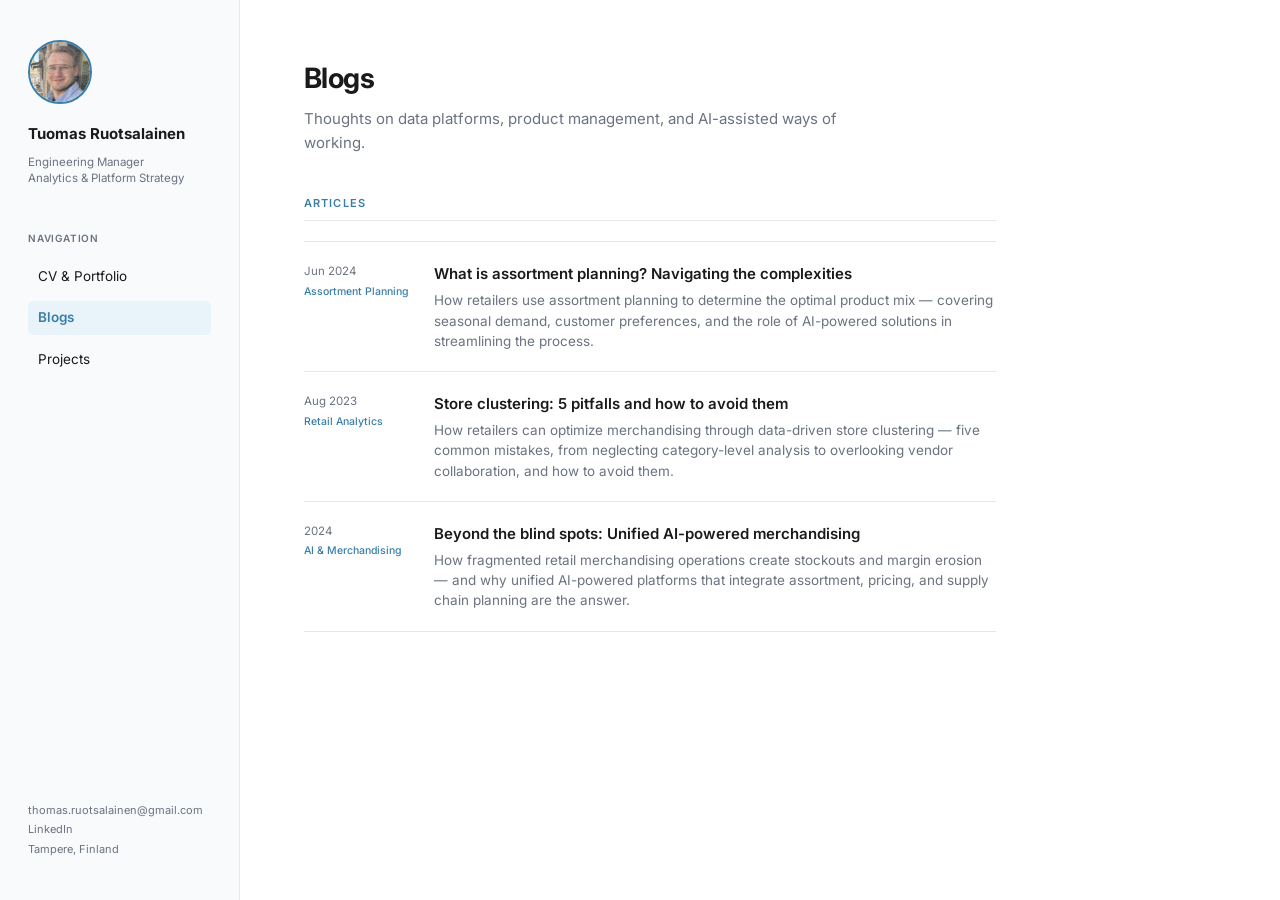
==== blog.html @ 4a78689b "Add OG tags, Now section, and Analytics Hub project - Open Graph meta tags on all 3 pages for Linked" ====
<!DOCTYPE html>
<html lang="en">
<head>
  <meta charset="UTF-8">
  <meta name="viewport" content="width=device-width, initial-scale=1.0">
  <title>Blogs – Tuomas Ruotsalainen</title>
  <meta property="og:title" content="Blogs – Tuomas Ruotsalainen">
  <meta property="og:description" content="Thoughts on data platforms, product management, and AI-assisted ways of working.">
  <meta property="og:image" content="https://tuomasruotsalainen.fi/photo.JPG">
  <meta property="og:url" content="https://tuomasruotsalainen.fi/blog.html">
  <meta property="og:type" content="website">
  <link rel="preconnect" href="https://fonts.googleapis.com">
  <link href="https://fonts.googleapis.com/css2?family=Inter:wght@400;500;600;700&display=swap" rel="stylesheet">
  <link rel="stylesheet" href="style.css">
</head>
<body>

  <aside class="sidebar">
    <img class="sidebar-photo" src="photo.JPG" alt="Tuomas Ruotsalainen">
    <div class="sidebar-name">Tuomas Ruotsalainen</div>
    <div class="sidebar-title">Engineering Manager<br>Analytics & Platform Strategy</div>

    <div class="nav-label">Navigation</div>
    <a href="index.html" class="nav-link">CV & Portfolio</a>
    <a href="blog.html" class="nav-link active">Blogs</a>
    <a href="projects.html" class="nav-link">Projects</a>

    <div class="sidebar-footer">
      <a href="mailto:thomas.ruotsalainen@gmail.com">thomas.ruotsalainen@gmail.com</a><br>
      <a href="https://linkedin.com/in/tuomas-ruotsalainen" target="_blank">LinkedIn</a><br>
      Tampere, Finland
    </div>
  </aside>

  <main class="main">

    <div class="page-header">
      <h1>Blogs</h1>
      <p class="lead">Thoughts on data platforms, product management, and AI-assisted ways of working.</p>
    </div>

    <div class="section">
      <div class="section-title">Articles</div>

      <div class="blog-list">

        <div class="blog-item">
          <div class="blog-meta">
            <div class="blog-date">Jun 2024</div>
            <div class="blog-tag">Assortment Planning</div>
          </div>
          <div class="blog-content">
            <div class="blog-title">
              <a href="https://www.relexsolutions.com/resources/assortment-planning/" target="_blank">What is assortment planning? Navigating the complexities</a>
            </div>
            <div class="blog-excerpt">How retailers use assortment planning to determine the optimal product mix — covering seasonal demand, customer preferences, and the role of AI-powered solutions in streamlining the process.</div>
          </div>
        </div>

        <div class="blog-item">
          <div class="blog-meta">
            <div class="blog-date">Aug 2023</div>
            <div class="blog-tag">Retail Analytics</div>
          </div>
          <div class="blog-content">
            <div class="blog-title">
              <a href="https://www.relexsolutions.com/resources/store-clustering-pitfalls-and-how-to-avoid-them/" target="_blank">Store clustering: 5 pitfalls and how to avoid them</a>
            </div>
            <div class="blog-excerpt">How retailers can optimize merchandising through data-driven store clustering — five common mistakes, from neglecting category-level analysis to overlooking vendor collaboration, and how to avoid them.</div>
          </div>
        </div>

        <div class="blog-item">
          <div class="blog-meta">
            <div class="blog-date">2024</div>
            <div class="blog-tag">AI & Merchandising</div>
          </div>
          <div class="blog-content">
            <div class="blog-title">
              <a href="https://www.relexsolutions.com/resources/unified-ai-powered-merchandising/" target="_blank">Beyond the blind spots: Unified AI-powered merchandising</a>
            </div>
            <div class="blog-excerpt">How fragmented retail merchandising operations create stockouts and margin erosion — and why unified AI-powered platforms that integrate assortment, pricing, and supply chain planning are the answer.</div>
          </div>
        </div>

      </div>
    </div>

  </main>
</body>
</html>
---- style.css ----
/* === RESET & BASE === */
*, *::before, *::after { box-sizing: border-box; margin: 0; padding: 0; }

:root {
  --blue: #397EA8;
  --blue-light: #e8f3fa;
  --text: #1a1a1a;
  --muted: #6b7280;
  --border: #e5e7eb;
  --bg: #ffffff;
  --sidebar-w: 240px;
}

html { font-size: 16px; }
body {
  font-family: 'Inter', sans-serif;
  color: var(--text);
  background: var(--bg);
  line-height: 1.6;
  min-height: 100vh;
  display: flex;
}

a { color: var(--blue); text-decoration: none; }
a:hover { text-decoration: underline; }

/* === SIDEBAR === */
.sidebar {
  width: var(--sidebar-w);
  min-height: 100vh;
  background: #f8fafc;
  border-right: 1px solid var(--border);
  padding: 40px 28px;
  position: fixed;
  top: 0; left: 0;
  display: flex;
  flex-direction: column;
  gap: 8px;
}

.sidebar-photo {
  width: 64px; height: 64px;
  border-radius: 50%;
  border: 2px solid var(--blue);
  object-fit: cover;
  margin-bottom: 12px;
}

.sidebar-name {
  font-size: 15px;
  font-weight: 700;
  color: var(--text);
  line-height: 1.3;
  margin-bottom: 2px;
}

.sidebar-title {
  font-size: 11.5px;
  color: var(--muted);
  margin-bottom: 28px;
  line-height: 1.4;
}

.nav-label {
  font-size: 10px;
  font-weight: 600;
  color: var(--muted);
  text-transform: uppercase;
  letter-spacing: 0.08em;
  margin-bottom: 6px;
  margin-top: 8px;
}

.nav-link {
  display: block;
  font-size: 13.5px;
  color: var(--text);
  padding: 6px 10px;
  border-radius: 6px;
  transition: background 0.15s;
}
.nav-link:hover { background: var(--blue-light); text-decoration: none; color: var(--blue); }
.nav-link.active { background: var(--blue-light); color: var(--blue); font-weight: 600; }

.sidebar-footer {
  margin-top: auto;
  font-size: 11px;
  color: var(--muted);
  line-height: 1.8;
}
.sidebar-footer a { color: var(--muted); }
.sidebar-footer a:hover { color: var(--blue); }

/* === MAIN CONTENT === */
.main {
  margin-left: var(--sidebar-w);
  flex: 1;
  padding: 56px 64px;
  max-width: 820px;
}

/* === PAGE HEADER === */
.page-header { margin-bottom: 40px; }
.page-header h1 {
  font-size: 28px;
  font-weight: 700;
  letter-spacing: -0.02em;
  margin-bottom: 6px;
}
.page-header .lead {
  font-size: 15px;
  color: var(--muted);
  max-width: 560px;
  line-height: 1.6;
}

/* === SECTION === */
.section { margin-bottom: 48px; }
.section-title {
  font-size: 11px;
  font-weight: 600;
  text-transform: uppercase;
  letter-spacing: 0.1em;
  color: var(--blue);
  margin-bottom: 20px;
  padding-bottom: 8px;
  border-bottom: 1px solid var(--border);
}

/* === JOB ENTRY === */
.job { display: flex; gap: 20px; margin-bottom: 28px; }
.job-date {
  font-size: 11.5px;
  color: var(--muted);
  white-space: nowrap;
  width: 110px;
  flex-shrink: 0;
  padding-top: 2px;
}
.job-content { flex: 1; }
.job-title {
  font-size: 14.5px;
  font-weight: 600;
  margin-bottom: 1px;
}
.job-company {
  font-size: 13px;
  color: var(--muted);
  margin-bottom: 8px;
}
.job-bullets {
  list-style: none;
  padding: 0;
}
.job-bullets li {
  font-size: 13.5px;
  color: #374151;
  padding-left: 14px;
  position: relative;
  margin-bottom: 4px;
  line-height: 1.5;
}
.job-bullets li::before {
  content: "–";
  position: absolute;
  left: 0;
  color: var(--blue);
}

/* === SKILLS === */
.skill-grid {
  display: flex;
  flex-wrap: wrap;
  gap: 8px;
}
.skill-tag {
  font-size: 12px;
  background: var(--blue-light);
  color: var(--blue);
  padding: 4px 12px;
  border-radius: 20px;
  font-weight: 500;
}

/* === BLOG LIST === */
.blog-list { display: flex; flex-direction: column; gap: 0; }
.blog-item {
  display: flex;
  gap: 20px;
  padding: 20px 0;
  border-bottom: 1px solid var(--border);
  align-items: flex-start;
}
.blog-item:first-child { border-top: 1px solid var(--border); }
.blog-meta {
  width: 110px;
  flex-shrink: 0;
}
.blog-date { font-size: 11.5px; color: var(--muted); }
.blog-tag {
  font-size: 10.5px;
  color: var(--blue);
  font-weight: 500;
  margin-top: 3px;
}
.blog-content { flex: 1; }
.blog-title {
  font-size: 15px;
  font-weight: 600;
  margin-bottom: 4px;
  color: var(--text);
}
.blog-title a { color: var(--text); }
.blog-title a:hover { color: var(--blue); text-decoration: none; }
.blog-excerpt {
  font-size: 13.5px;
  color: var(--muted);
  line-height: 1.5;
}

/* === BLOG POST === */
.post-header { margin-bottom: 36px; }
.post-header h1 { font-size: 26px; font-weight: 700; letter-spacing: -0.02em; margin-bottom: 8px; }
.post-meta { font-size: 12px; color: var(--muted); }
.post-body { font-size: 15px; line-height: 1.75; max-width: 620px; color: #374151; }
.post-body h2 { font-size: 18px; font-weight: 600; margin: 32px 0 12px; color: var(--text); }
.post-body p { margin-bottom: 16px; }
.post-body ul { padding-left: 20px; margin-bottom: 16px; }
.post-body ul li { margin-bottom: 6px; }
.back-link { font-size: 13px; color: var(--muted); display: inline-block; margin-bottom: 32px; }
.back-link:hover { color: var(--blue); text-decoration: none; }

/* === RESPONSIVE === */
@media (max-width: 768px) {
  body { flex-direction: column; }
  .sidebar { position: static; width: 100%; min-height: auto; border-right: none; border-bottom: 1px solid var(--border); padding: 24px 20px; }
  .main { margin-left: 0; padding: 32px 20px; }
  .job { flex-direction: column; gap: 4px; }
  .job-date { width: auto; }
}
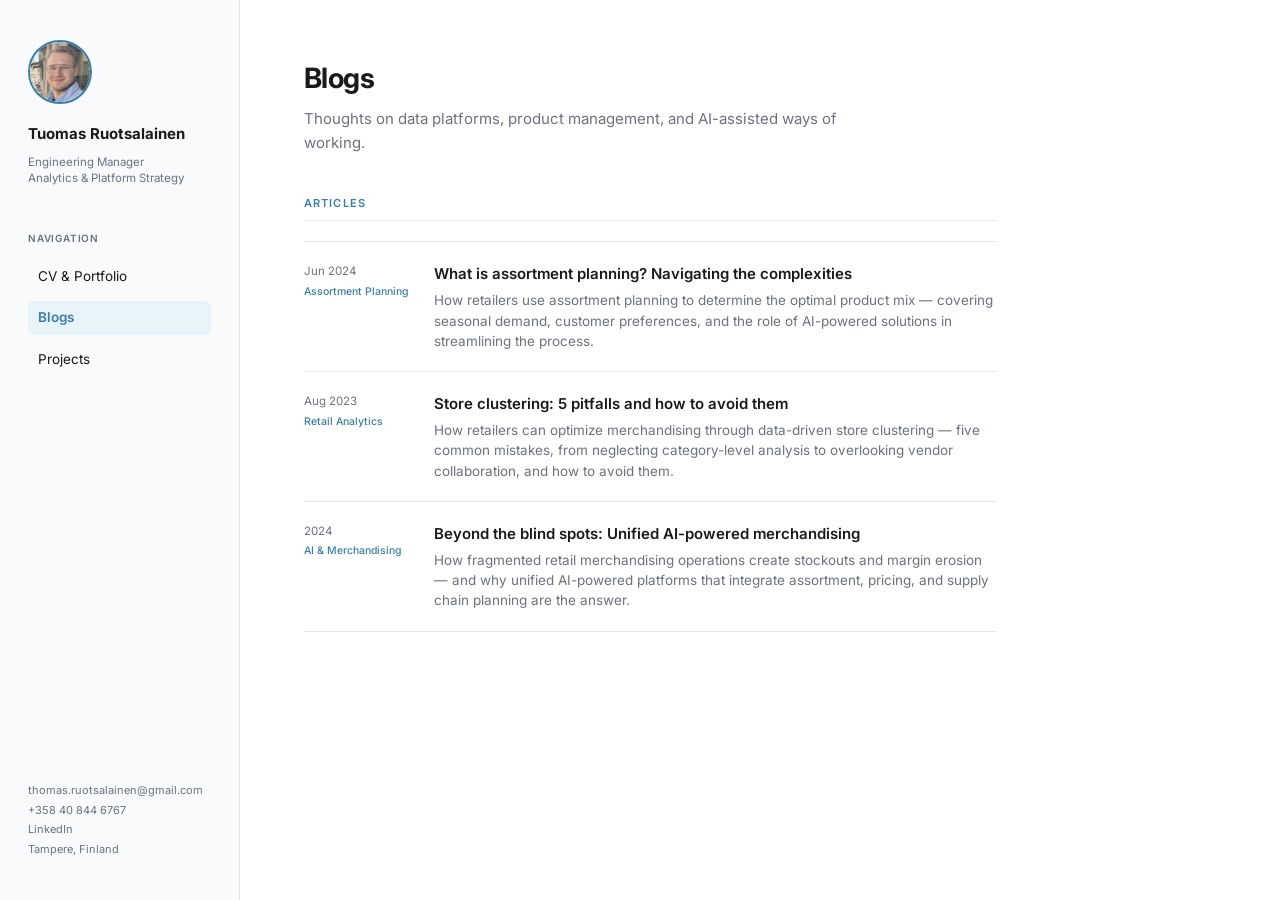
==== commit 10bb4535: "Update Analytics Hub copy, add phone number to all pages Co-Authored-By: Claude Sonnet 4.6 <noreply@" ====
--- a/blog.html
+++ b/blog.html
@@ -27,6 +27,7 @@
 
     <div class="sidebar-footer">
       <a href="mailto:thomas.ruotsalainen@gmail.com">thomas.ruotsalainen@gmail.com</a><br>
+      <a href="tel:+358408446767">+358 40 844 6767</a><br>
       <a href="https://linkedin.com/in/tuomas-ruotsalainen" target="_blank">LinkedIn</a><br>
       Tampere, Finland
     </div>
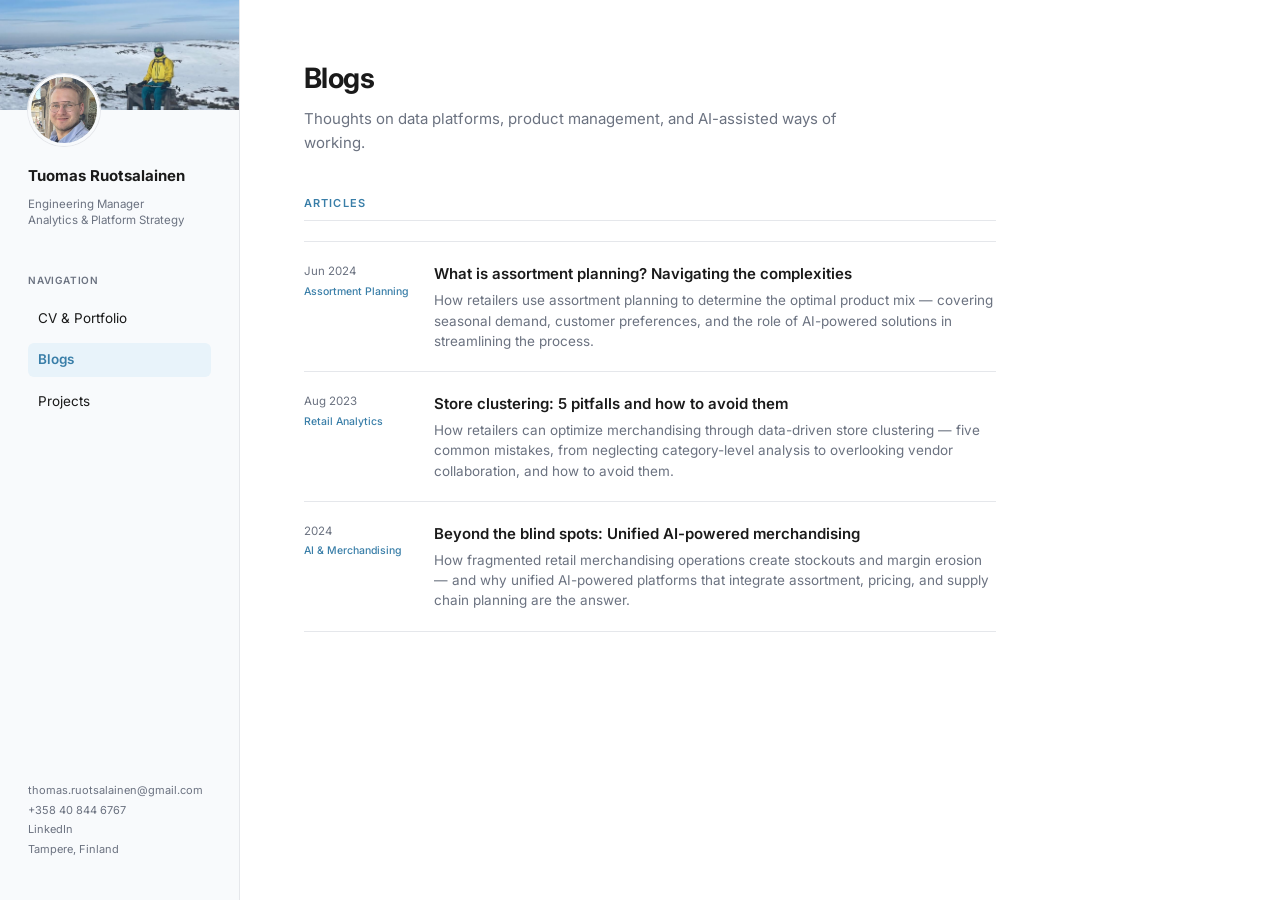
==== commit 84aa4c19: "Add LinkedIn-style cover photo to sidebar Sidebar now bleeds a wide cover image edge-to-edge above t" ====
--- a/blog.html
+++ b/blog.html
@@ -9,6 +9,8 @@
   <meta property="og:image" content="https://tuomasruotsalainen.fi/photo.JPG">
   <meta property="og:url" content="https://tuomasruotsalainen.fi/blog.html">
   <meta property="og:type" content="website">
+  <meta name="referrer" content="strict-origin-when-cross-origin">
+  <meta http-equiv="X-Frame-Options" content="SAMEORIGIN">
   <link rel="preconnect" href="https://fonts.googleapis.com">
   <link href="https://fonts.googleapis.com/css2?family=Inter:wght@400;500;600;700&display=swap" rel="stylesheet">
   <link rel="stylesheet" href="style.css">
@@ -16,6 +18,8 @@
 <body>
 
   <aside class="sidebar">
+    <div class="sidebar-cover"></div>
+    <div class="sidebar-inner">
     <img class="sidebar-photo" src="photo.JPG" alt="Tuomas Ruotsalainen">
     <div class="sidebar-name">Tuomas Ruotsalainen</div>
     <div class="sidebar-title">Engineering Manager<br>Analytics & Platform Strategy</div>
@@ -28,8 +32,9 @@
     <div class="sidebar-footer">
       <a href="mailto:thomas.ruotsalainen@gmail.com">thomas.ruotsalainen@gmail.com</a><br>
       <a href="tel:+358408446767">+358 40 844 6767</a><br>
-      <a href="https://linkedin.com/in/tuomas-ruotsalainen" target="_blank">LinkedIn</a><br>
+      <a href="https://linkedin.com/in/tuomas-ruotsalainen" target="_blank" rel="noopener noreferrer">LinkedIn</a><br>
       Tampere, Finland
+    </div>
     </div>
   </aside>
 
@@ -45,40 +50,40 @@
 
       <div class="blog-list">
 
-        <div class="blog-item">
+        <div class="blog-item reveal">
           <div class="blog-meta">
             <div class="blog-date">Jun 2024</div>
             <div class="blog-tag">Assortment Planning</div>
           </div>
           <div class="blog-content">
             <div class="blog-title">
-              <a href="https://www.relexsolutions.com/resources/assortment-planning/" target="_blank">What is assortment planning? Navigating the complexities</a>
+              <a href="https://www.relexsolutions.com/resources/assortment-planning/" target="_blank" rel="noopener noreferrer">What is assortment planning? Navigating the complexities</a>
             </div>
             <div class="blog-excerpt">How retailers use assortment planning to determine the optimal product mix — covering seasonal demand, customer preferences, and the role of AI-powered solutions in streamlining the process.</div>
           </div>
         </div>
 
-        <div class="blog-item">
+        <div class="blog-item reveal">
           <div class="blog-meta">
             <div class="blog-date">Aug 2023</div>
             <div class="blog-tag">Retail Analytics</div>
           </div>
           <div class="blog-content">
             <div class="blog-title">
-              <a href="https://www.relexsolutions.com/resources/store-clustering-pitfalls-and-how-to-avoid-them/" target="_blank">Store clustering: 5 pitfalls and how to avoid them</a>
+              <a href="https://www.relexsolutions.com/resources/store-clustering-pitfalls-and-how-to-avoid-them/" target="_blank" rel="noopener noreferrer">Store clustering: 5 pitfalls and how to avoid them</a>
             </div>
             <div class="blog-excerpt">How retailers can optimize merchandising through data-driven store clustering — five common mistakes, from neglecting category-level analysis to overlooking vendor collaboration, and how to avoid them.</div>
           </div>
         </div>
 
-        <div class="blog-item">
+        <div class="blog-item reveal">
           <div class="blog-meta">
             <div class="blog-date">2024</div>
             <div class="blog-tag">AI & Merchandising</div>
           </div>
           <div class="blog-content">
             <div class="blog-title">
-              <a href="https://www.relexsolutions.com/resources/unified-ai-powered-merchandising/" target="_blank">Beyond the blind spots: Unified AI-powered merchandising</a>
+              <a href="https://www.relexsolutions.com/resources/unified-ai-powered-merchandising/" target="_blank" rel="noopener noreferrer">Beyond the blind spots: Unified AI-powered merchandising</a>
             </div>
             <div class="blog-excerpt">How fragmented retail merchandising operations create stockouts and margin erosion — and why unified AI-powered platforms that integrate assortment, pricing, and supply chain planning are the answer.</div>
           </div>
@@ -88,5 +93,6 @@
     </div>
 
   </main>
+  <script src="interactions.js"></script>
 </body>
 </html>
--- a/style.css
+++ b/style.css
@@ -30,19 +30,36 @@
   min-height: 100vh;
   background: #f8fafc;
   border-right: 1px solid var(--border);
-  padding: 40px 28px;
   position: fixed;
   top: 0; left: 0;
   display: flex;
   flex-direction: column;
+  overflow-y: auto;
+}
+
+/* Cover photo, LinkedIn-style — bleeds edge to edge above the profile photo. */
+.sidebar-cover {
+  width: 100%;
+  height: 110px;
+  flex-shrink: 0;
+  background: url('cover.jpg') center 60% / cover no-repeat;
+}
+
+.sidebar-inner {
+  flex: 1;
+  display: flex;
+  flex-direction: column;
   gap: 8px;
+  padding: 0 28px 40px;
 }
 
 .sidebar-photo {
-  width: 64px; height: 64px;
+  width: 72px; height: 72px;
   border-radius: 50%;
-  border: 2px solid var(--blue);
+  border: 3px solid #f8fafc;
+  box-shadow: 0 0 0 1px var(--border);
   object-fit: cover;
+  margin-top: -36px;
   margin-bottom: 12px;
 }
 
@@ -230,10 +247,75 @@
 .back-link { font-size: 13px; color: var(--muted); display: inline-block; margin-bottom: 32px; }
 .back-link:hover { color: var(--blue); text-decoration: none; }
 
+/* === SCROLL REVEAL === */
+.reveal {
+  opacity: 0;
+  transform: translateY(16px);
+  transition: opacity 0.6s ease-out, transform 0.6s ease-out;
+}
+.reveal.is-visible {
+  opacity: 1;
+  transform: none;
+}
+@media (prefers-reduced-motion: reduce) {
+  .reveal { opacity: 1; transform: none; transition: none; }
+}
+
+/* === STATS ROW === */
+.stats-row {
+  display: flex;
+  flex-wrap: wrap;
+  gap: 16px;
+  margin-bottom: 48px;
+}
+.stat-box {
+  flex: 1;
+  min-width: 130px;
+  background: var(--blue-light);
+  border-radius: 10px;
+  padding: 16px 18px;
+}
+.stat-number {
+  font-size: 26px;
+  font-weight: 700;
+  color: var(--blue);
+  letter-spacing: -0.01em;
+}
+.stat-label {
+  font-size: 12px;
+  color: var(--muted);
+  margin-top: 2px;
+}
+
+/* === HOVER: SKILL TAGS === */
+.skill-tag {
+  transition: background 0.15s, color 0.15s, transform 0.15s, box-shadow 0.15s;
+}
+.skill-tag:hover {
+  background: var(--blue);
+  color: #fff;
+  transform: translateY(-2px);
+  box-shadow: 0 4px 10px rgba(57, 126, 168, 0.25);
+}
+
+/* === HOVER: JOB ENTRIES === */
+.job {
+  margin-left: -12px;
+  margin-right: -12px;
+  padding: 8px 12px;
+  border-radius: 8px;
+  transition: background 0.2s;
+}
+.job:hover {
+  background: var(--blue-light);
+}
+
 /* === RESPONSIVE === */
 @media (max-width: 768px) {
   body { flex-direction: column; }
-  .sidebar { position: static; width: 100%; min-height: auto; border-right: none; border-bottom: 1px solid var(--border); padding: 24px 20px; }
+  .sidebar { position: static; width: 100%; min-height: auto; border-right: none; border-bottom: 1px solid var(--border); }
+  .sidebar-cover { height: 90px; }
+  .sidebar-inner { padding: 0 20px 24px; }
   .main { margin-left: 0; padding: 32px 20px; }
   .job { flex-direction: column; gap: 4px; }
   .job-date { width: auto; }
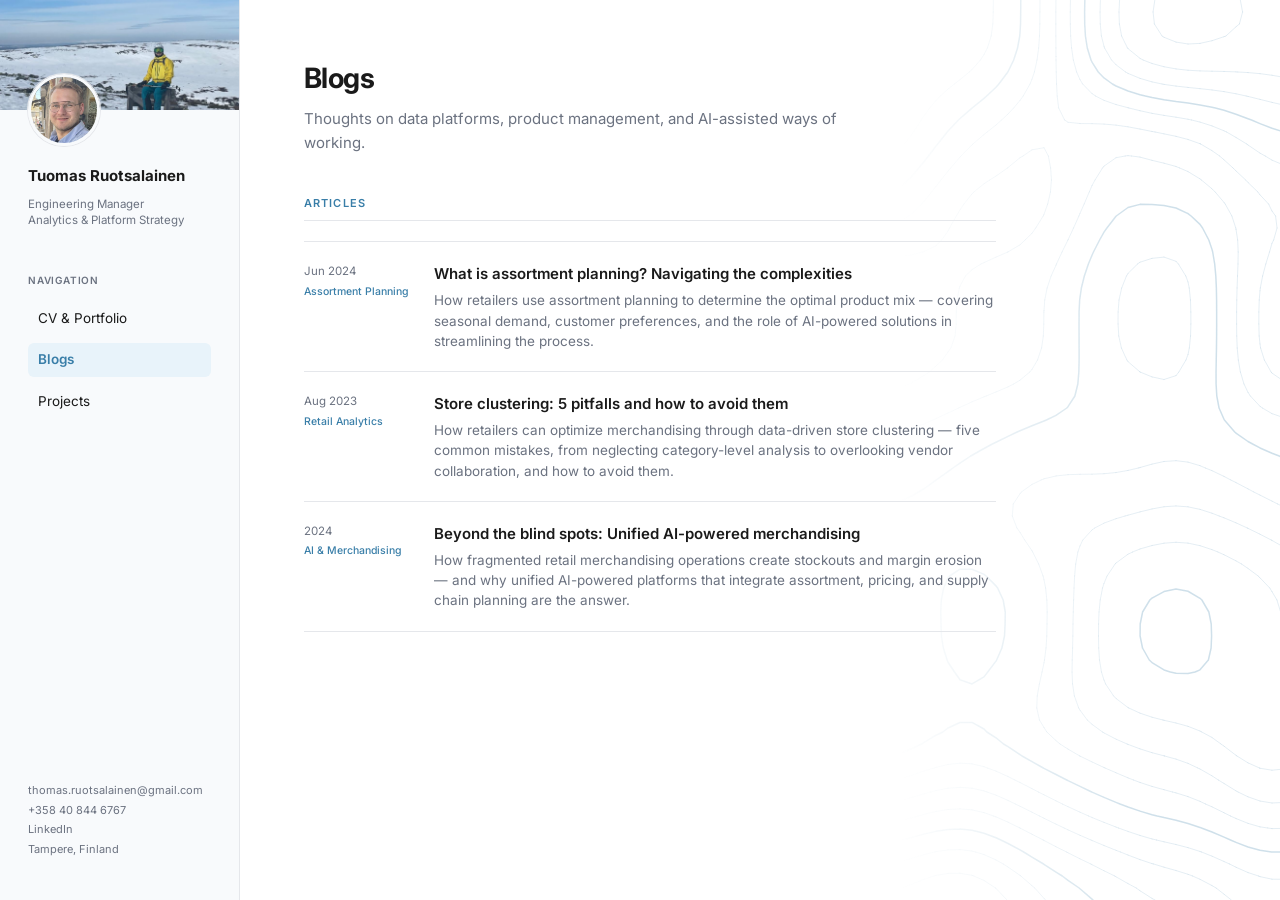
==== commit 2273435b: "Add contour background and sticky Now card Adds a canvas of slowly morphing topographic contour line" ====
--- a/blog.html
+++ b/blog.html
@@ -16,6 +16,9 @@
   <link rel="stylesheet" href="style.css">
 </head>
 <body>
+
+  <!-- Decorative contour lines (right side, wide screens only) -->
+  <canvas id="contours" class="contours" aria-hidden="true"></canvas>
 
   <aside class="sidebar">
     <div class="sidebar-cover"></div>
@@ -94,5 +97,6 @@
 
   </main>
   <script src="interactions.js"></script>
+  <script src="contours.js" defer></script>
 </body>
 </html>
--- a/style.css
+++ b/style.css
@@ -4,10 +4,13 @@
 :root {
   --blue: #397EA8;
   --blue-light: #e8f3fa;
+  --blue-dark: #2d6a8c;
   --text: #1a1a1a;
   --muted: #6b7280;
+  --muted-2: #5b6472;
   --border: #e5e7eb;
   --bg: #ffffff;
+  --tile: #f3f7fa;
   --sidebar-w: 240px;
 }
 
@@ -165,6 +168,17 @@
   color: var(--muted);
   margin-bottom: 8px;
 }
+.private-tag {
+  display: inline-block;
+  font-size: 11px;
+  font-weight: 500;
+  color: var(--muted);
+  background: var(--border);
+  padding: 2px 8px;
+  border-radius: 10px;
+  margin-left: 6px;
+  vertical-align: middle;
+}
 .job-bullets {
   list-style: none;
   padding: 0;
@@ -261,31 +275,121 @@
   .reveal { opacity: 1; transform: none; transition: none; }
 }
 
-/* === STATS ROW === */
-.stats-row {
+/* === INDUSTRY EXPERIENCE === */
+.industries { display: flex; flex-direction: column; gap: 12px; }
+
+.industry {
+  display: grid;
+  grid-template-columns: 72px 1fr auto;
+  grid-template-areas:
+    "years head  logo"
+    "years roles roles"
+    "years chips chips"
+    "years kpis  kpis";
+  column-gap: 24px;
+  row-gap: 4px;
+  padding: 20px 24px;
+  background: #fff;
+  border: 1px solid var(--border);
+  border-radius: 12px;
+  transition: border-color 0.15s;
+}
+.industry:hover { border-color: #c9dce9; }
+
+.industry__years {
+  grid-area: years;
+  display: flex;
+  flex-direction: column;
+  align-items: flex-start;
+}
+.industry__num { font-size: 34px; font-weight: 700; letter-spacing: -0.02em; color: var(--blue-dark); line-height: 1; }
+.industry__unit { font-size: 12px; color: var(--muted-2); margin-top: 2px; }
+.industry__bar {
+  display: block;
+  width: 100%;
+  height: 4px;
+  border-radius: 2px;
+  background: var(--blue-light);
+  margin-top: 10px;
+  overflow: hidden;
+}
+.industry__bar span { display: block; height: 100%; background: var(--blue); border-radius: 2px; }
+
+.industry__head { grid-area: head; }
+.industry__name { font-size: 16px; font-weight: 600; }
+.industry__company { font-size: 13px; color: var(--muted-2); margin-top: 2px; }
+.industry__company strong { font-weight: 500; color: var(--text); }
+.industry__dates::before { content: "· "; }
+
+.industry__logo {
+  grid-area: logo;
+  justify-self: end;
+  align-self: start;
+  height: 24px;
+  width: auto;
+  max-width: 120px;
+  object-fit: contain;
+  filter: grayscale(1) contrast(1.1);
+  opacity: 0.8;
+  transition: filter 0.2s, opacity 0.2s;
+}
+.industry:hover .industry__logo { filter: none; opacity: 1; }
+
+.industry__logo-group {
+  grid-area: logo;
+  justify-self: end;
+  align-self: start;
+  display: flex;
+  align-items: center;
+  gap: 10px;
+}
+.industry__logo-group .industry__logo { justify-self: auto; }
+
+.industry__logo--mono {
+  display: inline-flex;
+  align-items: center;
+  justify-content: center;
+  width: 32px; height: 32px;
+  border-radius: 8px;
+  background: var(--blue-light);
+  color: var(--blue-dark);
+  font-size: 12px;
+  font-weight: 700;
+  letter-spacing: 0.02em;
+  filter: none;
+  opacity: 1;
+}
+
+.industry__roles { grid-area: roles; font-size: 12.5px; color: var(--muted-2); margin-top: 6px; }
+
+.industry__chips {
+  grid-area: chips;
   display: flex;
   flex-wrap: wrap;
-  gap: 16px;
-  margin-bottom: 48px;
-}
-.stat-box {
-  flex: 1;
-  min-width: 130px;
+  gap: 8px;
+  margin-top: 10px;
+  list-style: none;
+}
+.industry__chips li {
+  font-size: 12px;
+  font-weight: 500;
   background: var(--blue-light);
-  border-radius: 10px;
-  padding: 16px 18px;
-}
-.stat-number {
-  font-size: 26px;
-  font-weight: 700;
-  color: var(--blue);
-  letter-spacing: -0.01em;
-}
-.stat-label {
-  font-size: 12px;
-  color: var(--muted);
-  margin-top: 2px;
-}
+  color: var(--blue-dark);
+  padding: 3px 10px;
+  border-radius: 20px;
+}
+
+.industry__kpis { grid-area: kpis; display: flex; flex-wrap: wrap; gap: 8px; margin-top: 14px; }
+.kpi {
+  display: flex;
+  flex-direction: column-reverse;
+  min-width: 112px;
+  padding: 10px 14px;
+  border-radius: 8px;
+  background: var(--tile);
+}
+.kpi dt { font-size: 12px; color: var(--muted-2); }
+.kpi .kpi__value { font-size: 20px; font-weight: 700; color: var(--blue-dark); }
 
 /* === HOVER: SKILL TAGS === */
 .skill-tag {
@@ -319,4 +423,94 @@
   .main { margin-left: 0; padding: 32px 20px; }
   .job { flex-direction: column; gap: 4px; }
   .job-date { width: auto; }
-}
+  .industry {
+    grid-template-columns: 64px 1fr;
+    grid-template-areas:
+      "years head"
+      "years logo"
+      "roles roles"
+      "chips chips"
+      "kpis  kpis";
+    padding: 16px;
+  }
+  .industry__roles, .industry__chips, .industry__kpis { margin-top: 12px; }
+  .industry__logo, .industry__logo-group { justify-self: start; margin-top: 8px; }
+  .industry__logo { height: 20px; }
+  .industry__logo-group .industry__logo { height: 20px; }
+  .industry__dates { display: block; }
+  .industry__dates::before { content: none; }
+  .kpi { flex: 1 1 88px; }
+}
+
+/* === CONTOUR BACKGROUND (right side, wide screens) === */
+.contours {
+  display: none;
+  position: fixed;
+  top: 0; right: 0;
+  /* a canvas does not stretch between left and right, so give it a size.
+     It starts 160px inside the content column so the lines fade in behind it. */
+  width: calc(100vw - var(--sidebar-w) - 820px + 160px);
+  height: 100vh;
+  z-index: -1;
+  pointer-events: none;
+  opacity: 0;
+  transition: opacity 1.4s ease-out;
+  -webkit-mask-image: linear-gradient(90deg, transparent 0, #000 240px);
+          mask-image: linear-gradient(90deg, transparent 0, #000 240px);
+}
+.contours.is-ready { opacity: 1; }
+@media (min-width: 1180px) { .contours { display: block; } }
+@media print { .contours { display: none; } }
+
+/* === NOW (inline section, becomes a sticky card on wide screens) === */
+.now__head {
+  display: flex;
+  align-items: baseline;
+  justify-content: space-between;
+  gap: 12px;
+  margin-bottom: 14px;
+  padding-bottom: 8px;
+  border-bottom: 1px solid var(--border);
+}
+.now__title {
+  display: flex;
+  align-items: center;
+  gap: 8px;
+  font-size: 11px;
+  font-weight: 600;
+  text-transform: uppercase;
+  letter-spacing: 0.1em;
+  color: var(--blue);
+}
+.now__date { font-size: 11.5px; color: var(--muted-2); white-space: nowrap; }
+.now__dot {
+  width: 6px; height: 6px;
+  border-radius: 50%;
+  background: var(--blue);
+  box-shadow: 0 0 0 0 rgba(57, 126, 168, 0.45);
+  animation: now-pulse 2.4s ease-out infinite;
+}
+@keyframes now-pulse {
+  0%   { box-shadow: 0 0 0 0 rgba(57, 126, 168, 0.45); }
+  70%  { box-shadow: 0 0 0 7px rgba(57, 126, 168, 0); }
+  100% { box-shadow: 0 0 0 0 rgba(57, 126, 168, 0); }
+}
+@media (prefers-reduced-motion: reduce) { .now__dot { animation: none; } }
+
+@media (min-width: 1360px) {
+  .now {
+    position: fixed;
+    top: 56px;
+    left: calc(var(--sidebar-w) + 820px + 24px);
+    width: min(300px, calc(100vw - var(--sidebar-w) - 820px - 56px));
+    max-height: calc(100vh - 112px);
+    overflow-y: auto;
+    margin: 0;
+    padding: 18px 20px 14px;
+    background: rgba(255, 255, 255, 0.94);
+    border: 1px solid var(--border);
+    border-radius: 12px;
+    box-shadow: 0 1px 2px rgba(16, 24, 40, 0.04), 0 8px 24px rgba(16, 24, 40, 0.06);
+  }
+  .now .job-bullets li { font-size: 13px; margin-bottom: 8px; }
+}
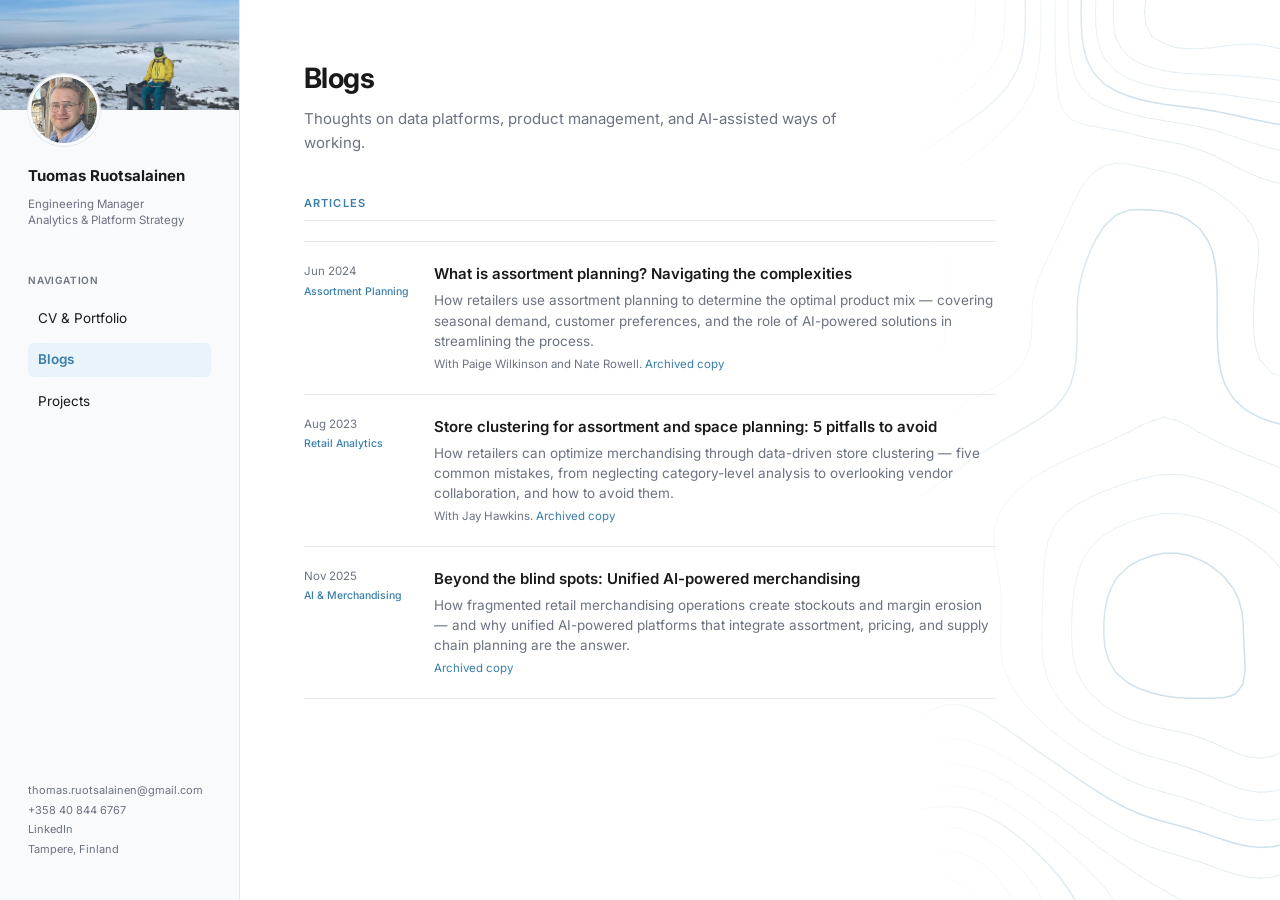
==== commit f26ae4f8: "Update blog entries: credits, dates and archive links Co-Authored-By: Claude Sonnet 5 <noreply@anthr" ====
--- a/blog.html
+++ b/blog.html
@@ -63,6 +63,7 @@
               <a href="https://www.relexsolutions.com/resources/assortment-planning/" target="_blank" rel="noopener noreferrer">What is assortment planning? Navigating the complexities</a>
             </div>
             <div class="blog-excerpt">How retailers use assortment planning to determine the optimal product mix — covering seasonal demand, customer preferences, and the role of AI-powered solutions in streamlining the process.</div>
+            <div style="font-size: 11.5px; color: var(--muted); margin-top: 4px;">With Paige Wilkinson and Nate Rowell. <a href="https://web.archive.org/web/20261010102646/https://www.relexsolutions.com/resources/assortment-planning/" target="_blank" rel="noopener noreferrer">Archived copy</a></div>
           </div>
         </div>
 
@@ -73,15 +74,16 @@
           </div>
           <div class="blog-content">
             <div class="blog-title">
-              <a href="https://www.relexsolutions.com/resources/store-clustering-pitfalls-and-how-to-avoid-them/" target="_blank" rel="noopener noreferrer">Store clustering: 5 pitfalls and how to avoid them</a>
+              <a href="https://www.relexsolutions.com/resources/store-clustering-pitfalls-and-how-to-avoid-them/" target="_blank" rel="noopener noreferrer">Store clustering for assortment and space planning: 5 pitfalls to avoid</a>
             </div>
             <div class="blog-excerpt">How retailers can optimize merchandising through data-driven store clustering — five common mistakes, from neglecting category-level analysis to overlooking vendor collaboration, and how to avoid them.</div>
+            <div style="font-size: 11.5px; color: var(--muted); margin-top: 4px;">With Jay Hawkins. <a href="https://web.archive.org/web/20261010102725/https://www.relexsolutions.com/resources/store-clustering-pitfalls-and-how-to-avoid-them/" target="_blank" rel="noopener noreferrer">Archived copy</a></div>
           </div>
         </div>
 
         <div class="blog-item reveal">
           <div class="blog-meta">
-            <div class="blog-date">2024</div>
+            <div class="blog-date">Nov 2025</div>
             <div class="blog-tag">AI & Merchandising</div>
           </div>
           <div class="blog-content">
@@ -89,6 +91,7 @@
               <a href="https://www.relexsolutions.com/resources/unified-ai-powered-merchandising/" target="_blank" rel="noopener noreferrer">Beyond the blind spots: Unified AI-powered merchandising</a>
             </div>
             <div class="blog-excerpt">How fragmented retail merchandising operations create stockouts and margin erosion — and why unified AI-powered platforms that integrate assortment, pricing, and supply chain planning are the answer.</div>
+            <div style="font-size: 11.5px; color: var(--muted); margin-top: 4px;"><a href="https://web.archive.org/web/20261010102832/https://www.relexsolutions.com/resources/unified-ai-powered-merchandising/" target="_blank" rel="noopener noreferrer">Archived copy</a></div>
           </div>
         </div>
 
--- a/style.css
+++ b/style.css
@@ -294,7 +294,9 @@
   border-radius: 12px;
   transition: border-color 0.15s;
 }
-.industry:hover { border-color: #c9dce9; }
+@media (hover: hover) {
+  .industry:hover { border-color: #c9dce9; }
+}
 
 .industry__years {
   grid-area: years;
@@ -317,6 +319,28 @@
 
 .industry__head { grid-area: head; }
 .industry__name { font-size: 16px; font-weight: 600; }
+.industry__title { display: flex; align-items: center; gap: 12px; }
+.industry__icon {
+  display: inline-flex;
+  align-items: center;
+  justify-content: center;
+  flex: 0 0 34px;
+  width: 34px;
+  height: 34px;
+  border-radius: 9px;
+  background: var(--blue-light);
+  color: var(--blue-dark);
+}
+.industry__icon svg {
+  width: 21px;
+  height: 21px;
+  fill: none;
+  stroke: currentColor;
+  stroke-width: 1.75;
+  stroke-linecap: round;
+  stroke-linejoin: round;
+}
+.industry__title + .industry__company { margin-top: 8px; }
 .industry__company { font-size: 13px; color: var(--muted-2); margin-top: 2px; }
 .industry__company strong { font-weight: 500; color: var(--text); }
 .industry__dates::before { content: "· "; }
@@ -333,7 +357,9 @@
   opacity: 0.8;
   transition: filter 0.2s, opacity 0.2s;
 }
-.industry:hover .industry__logo { filter: none; opacity: 1; }
+@media (hover: hover) {
+  .industry:hover .industry__logo { filter: none; opacity: 1; }
+}
 
 .industry__logo-group {
   grid-area: logo;
@@ -442,6 +468,35 @@
   .kpi { flex: 1 1 88px; }
 }
 
+/* === MOBILE ONLY: highlight the industry card that is crossing the middle of the screen === */
+@media (max-width: 768px) {
+  .industry {
+    transition:
+      border-color 0.4s ease,
+      background-color 0.4s ease,
+      box-shadow 0.4s ease,
+      opacity 0.6s ease-out,
+      transform 0.6s ease-out;
+  }
+  .industry__logo {
+    transition: filter 0.4s ease, opacity 0.4s ease;
+  }
+  .industry.is-active {
+    border-color: #b9d4e6;
+    background-color: #f8fbfd;
+    box-shadow: 0 6px 20px rgba(57, 126, 168, 0.10);
+  }
+  .industry.is-active .industry__logo {
+    filter: none;
+    opacity: 1;
+  }
+  .industry__icon { transition: background-color 0.4s ease; }
+  .industry.is-active .industry__icon { background: #dbeaf4; }
+}
+@media (max-width: 768px) and (prefers-reduced-motion: reduce) {
+  .industry, .industry__logo { transition: none; }
+}
+
 /* === CONTOUR BACKGROUND (right side, wide screens) === */
 .contours {
   display: none;
@@ -460,6 +515,19 @@
 }
 .contours.is-ready { opacity: 1; }
 @media (min-width: 1180px) { .contours { display: block; } }
+
+/* Phones: contour lines behind the whole page, quieter than on desktop */
+@media (max-width: 768px) {
+  .contours {
+    display: block;
+    left: 0;
+    width: 100%;
+    height: 100vh;   /* large viewport height, so the phone's address bar does not resize it */
+    -webkit-mask-image: none;
+            mask-image: none;
+  }
+  .contours.is-ready { opacity: 0.6; }
+}
 @media print { .contours { display: none; } }
 
 /* === NOW (inline section, becomes a sticky card on wide screens) === */
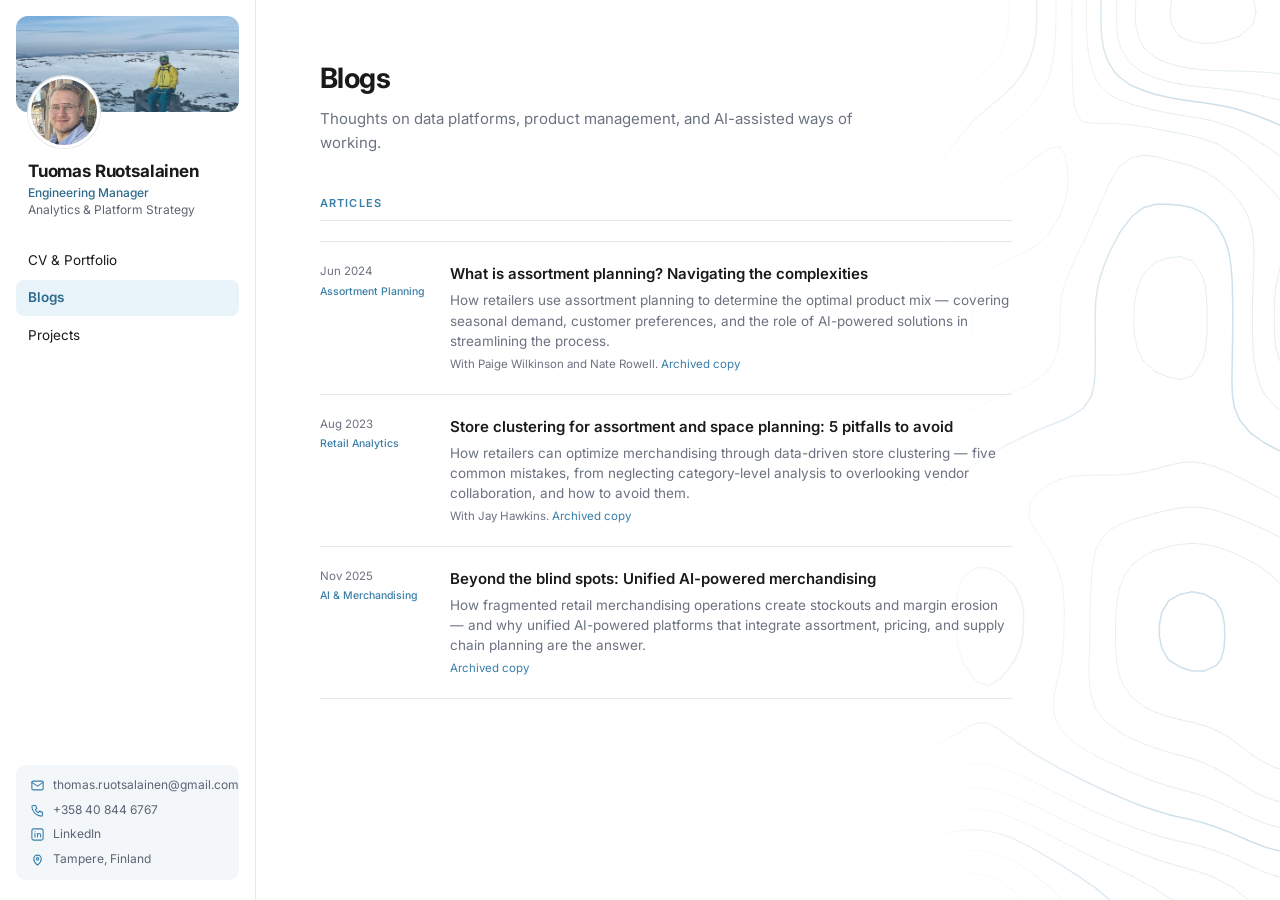
==== commit 21d33396: "Restyle profile sidebar to match the page Also adds min-width: 0 to .main — without it, the 16px wid" ====
--- a/blog.html
+++ b/blog.html
@@ -23,21 +23,22 @@
   <aside class="sidebar">
     <div class="sidebar-cover"></div>
     <div class="sidebar-inner">
-    <img class="sidebar-photo" src="photo.JPG" alt="Tuomas Ruotsalainen">
-    <div class="sidebar-name">Tuomas Ruotsalainen</div>
-    <div class="sidebar-title">Engineering Manager<br>Analytics & Platform Strategy</div>
+      <img class="sidebar-photo" src="photo.JPG" alt="Tuomas Ruotsalainen">
+      <div class="sidebar-name">Tuomas Ruotsalainen</div>
+      <div class="sidebar-title"><strong>Engineering Manager</strong>Analytics &amp; Platform Strategy</div>
 
-    <div class="nav-label">Navigation</div>
-    <a href="index.html" class="nav-link">CV & Portfolio</a>
-    <a href="blog.html" class="nav-link active">Blogs</a>
-    <a href="projects.html" class="nav-link">Projects</a>
+      <nav class="sidebar-nav" aria-label="Main">
+        <a href="index.html" class="nav-link">CV &amp; Portfolio</a>
+        <a href="blog.html" class="nav-link active" aria-current="page">Blogs</a>
+        <a href="projects.html" class="nav-link">Projects</a>
+      </nav>
 
-    <div class="sidebar-footer">
-      <a href="mailto:thomas.ruotsalainen@gmail.com">thomas.ruotsalainen@gmail.com</a><br>
-      <a href="tel:+358408446767">+358 40 844 6767</a><br>
-      <a href="https://linkedin.com/in/tuomas-ruotsalainen" target="_blank" rel="noopener noreferrer">LinkedIn</a><br>
-      Tampere, Finland
-    </div>
+      <ul class="sidebar-contact">
+        <li><a href="mailto:thomas.ruotsalainen@gmail.com"><svg viewBox="0 0 24 24" focusable="false" aria-hidden="true"><rect x="3" y="5" width="18" height="14" rx="2"/><path d="m3 7 9 6 9-6"/></svg><span>thomas.ruotsalainen@gmail.com</span></a></li>
+        <li><a href="tel:+358408446767"><svg viewBox="0 0 24 24" focusable="false" aria-hidden="true"><path d="M5 4h4l2 5-2.5 1.5a11 11 0 0 0 5 5L15 13l5 2v4a2 2 0 0 1-2 2A16 16 0 0 1 3 6a2 2 0 0 1 2-2z"/></svg><span>+358 40 844 6767</span></a></li>
+        <li><a href="https://linkedin.com/in/tuomas-ruotsalainen" target="_blank" rel="noopener noreferrer"><svg viewBox="0 0 24 24" focusable="false" aria-hidden="true"><rect x="3" y="3" width="18" height="18" rx="3"/><path d="M8 10.5V16M8 7.6v.01M12 16v-5.5M12 13a2.5 2.5 0 0 1 5 0v3"/></svg><span>LinkedIn</span></a></li>
+        <li class="sidebar-contact__place"><svg viewBox="0 0 24 24" focusable="false" aria-hidden="true"><path d="M12 21s-6-5.2-6-10a6 6 0 0 1 12 0c0 4.8-6 10-6 10z"/><circle cx="12" cy="11" r="2"/></svg><span>Tampere, Finland</span></li>
+      </ul>
     </div>
   </aside>
 
--- a/style.css
+++ b/style.css
@@ -11,7 +11,7 @@
   --border: #e5e7eb;
   --bg: #ffffff;
   --tile: #f3f7fa;
-  --sidebar-w: 240px;
+  --sidebar-w: 256px;
 }
 
 html { font-size: 16px; }
@@ -31,7 +31,7 @@
 .sidebar {
   width: var(--sidebar-w);
   min-height: 100vh;
-  background: #f8fafc;
+  background: #fff;
   border-right: 1px solid var(--border);
   position: fixed;
   top: 0; left: 0;
@@ -40,81 +40,109 @@
   overflow-y: auto;
 }
 
-/* Cover photo, LinkedIn-style — bleeds edge to edge above the profile photo. */
+/* Cover photo: an inset rounded banner with a soft blue wash, like the cards. */
 .sidebar-cover {
-  width: 100%;
-  height: 110px;
+  position: relative;
+  height: 96px;
   flex-shrink: 0;
+  margin: 16px 16px 0;
+  border-radius: 12px;
+  overflow: hidden;
   background: url('cover.jpg') center 60% / cover no-repeat;
+}
+.sidebar-cover::after {
+  content: "";
+  position: absolute;
+  inset: 0;
+  background: linear-gradient(180deg, rgba(57, 126, 168, 0) 30%, rgba(45, 106, 140, 0.30) 100%);
 }
 
 .sidebar-inner {
   flex: 1;
   display: flex;
   flex-direction: column;
-  gap: 8px;
-  padding: 0 28px 40px;
+  padding: 0 16px 20px;
 }
 
 .sidebar-photo {
   width: 72px; height: 72px;
   border-radius: 50%;
-  border: 3px solid #f8fafc;
+  border: 3px solid #fff;
   box-shadow: 0 0 0 1px var(--border);
   object-fit: cover;
-  margin-top: -36px;
-  margin-bottom: 12px;
+  margin: -36px 0 12px 12px;
+  position: relative;
 }
 
 .sidebar-name {
-  font-size: 15px;
+  font-size: 17px;
   font-weight: 700;
+  letter-spacing: -0.01em;
   color: var(--text);
   line-height: 1.3;
-  margin-bottom: 2px;
+  padding: 0 12px;
 }
 
 .sidebar-title {
-  font-size: 11.5px;
-  color: var(--muted);
-  margin-bottom: 28px;
-  line-height: 1.4;
-}
-
-.nav-label {
-  font-size: 10px;
-  font-weight: 600;
-  color: var(--muted);
-  text-transform: uppercase;
-  letter-spacing: 0.08em;
-  margin-bottom: 6px;
-  margin-top: 8px;
-}
-
+  font-size: 12px;
+  color: var(--muted-2);
+  line-height: 1.45;
+  padding: 0 12px;
+  margin: 2px 0 24px;
+}
+.sidebar-title strong { display: block; font-weight: 500; color: var(--blue-dark); }
+
+.sidebar-nav { display: flex; flex-direction: column; gap: 2px; }
 .nav-link {
   display: block;
   font-size: 13.5px;
   color: var(--text);
-  padding: 6px 10px;
-  border-radius: 6px;
-  transition: background 0.15s;
+  padding: 7px 12px;
+  border-radius: 8px;
+  transition: background 0.15s, color 0.15s;
 }
 .nav-link:hover { background: var(--blue-light); text-decoration: none; color: var(--blue); }
-.nav-link.active { background: var(--blue-light); color: var(--blue); font-weight: 600; }
-
-.sidebar-footer {
+.nav-link.active { background: var(--blue-light); color: var(--blue-dark); font-weight: 600; }
+
+/* Contact: one quiet tile, same tint as the KPI tiles. */
+.sidebar-contact {
+  list-style: none;
   margin-top: auto;
-  font-size: 11px;
-  color: var(--muted);
-  line-height: 1.8;
-}
-.sidebar-footer a { color: var(--muted); }
-.sidebar-footer a:hover { color: var(--blue); }
+  padding: 12px 14px;
+  background: var(--tile);
+  border-radius: 10px;
+  display: flex;
+  flex-direction: column;
+  gap: 8px;
+  font-size: 12px;
+  line-height: 1.4;
+}
+.sidebar-contact li { min-width: 0; }
+.sidebar-contact a,
+.sidebar-contact__place {
+  display: flex;
+  align-items: center;
+  gap: 8px;
+  color: var(--muted-2);
+}
+.sidebar-contact a:hover { color: var(--blue); text-decoration: none; }
+.sidebar-contact span { white-space: nowrap; }
+.sidebar-contact svg {
+  flex: 0 0 15px;
+  width: 15px;
+  height: 15px;
+  fill: none;
+  stroke: var(--blue);
+  stroke-width: 1.75;
+  stroke-linecap: round;
+  stroke-linejoin: round;
+}
 
 /* === MAIN CONTENT === */
 .main {
   margin-left: var(--sidebar-w);
   flex: 1;
+  min-width: 0;
   padding: 56px 64px;
   max-width: 820px;
 }
@@ -444,8 +472,36 @@
 @media (max-width: 768px) {
   body { flex-direction: column; }
   .sidebar { position: static; width: 100%; min-height: auto; border-right: none; border-bottom: 1px solid var(--border); }
-  .sidebar-cover { height: 90px; }
-  .sidebar-inner { padding: 0 20px 24px; }
+  .sidebar-cover { height: 80px; margin: 12px 12px 0; }
+  .sidebar-inner {
+    display: grid;
+    grid-template-columns: 72px 1fr;
+    grid-template-areas:
+      "photo name"
+      "photo title"
+      "nav   nav"
+      "contact contact";
+    column-gap: 14px;
+    padding: 0 20px 20px;
+  }
+  .sidebar-photo { grid-area: photo; margin: -32px 0 0; }
+  .sidebar-name { grid-area: name; padding: 10px 0 0; }
+  .sidebar-title { grid-area: title; padding: 0; margin: 2px 0 16px; }
+  .sidebar-nav { grid-area: nav; flex-direction: row; gap: 6px; }
+  .nav-link { flex: 1; text-align: center; padding: 8px 6px; font-size: 13px; background: var(--tile); }
+  .nav-link.active { background: var(--blue-light); }
+  .sidebar-contact {
+    grid-area: contact;
+    margin-top: 14px;
+    padding: 0;
+    background: none;
+    flex-direction: row;
+    flex-wrap: wrap;
+    gap: 8px;
+  }
+  .sidebar-contact span { white-space: normal; }
+  .sidebar-contact a,
+  .sidebar-contact__place { padding: 6px 12px; background: var(--tile); border-radius: 999px; }
   .main { margin-left: 0; padding: 32px 20px; }
   .job { flex-direction: column; gap: 4px; }
   .job-date { width: auto; }
@@ -582,3 +638,42 @@
   }
   .now .job-bullets li { font-size: 13px; margin-bottom: 8px; }
 }
+
+/* === MOBILE ONLY: text blocks as cards, so the contour lines never run behind text === */
+@media (max-width: 768px) {
+  .now,
+  .job,
+  .blog-item,
+  .skill-grid {
+    background: #fff;
+    border: 1px solid var(--border);
+    border-radius: 12px;
+    padding: 16px;
+    transition:
+      border-color 0.4s ease,
+      background-color 0.4s ease,
+      box-shadow 0.4s ease,
+      opacity 0.6s ease-out,
+      transform 0.6s ease-out;
+  }
+  .now { margin-bottom: 48px; }
+  .job,
+  .blog-item { margin: 0 0 12px; }
+  .job:hover { background: #fff; }
+  .section-title { margin-bottom: 14px; }
+  .now__head { margin-bottom: 12px; }
+  .now.is-active,
+  .job.is-active,
+  .blog-item.is-active {
+    border-color: #b9d4e6;
+    background-color: #f8fbfd;
+    box-shadow: 0 6px 20px rgba(57, 126, 168, 0.10);
+  }
+  .job-bullets li:last-child { margin-bottom: 0; }
+  .blog-item { flex-direction: column; gap: 8px; }
+  .blog-item:first-child { border-top: 1px solid var(--border); }
+  .blog-meta { width: auto; display: flex; gap: 10px; align-items: baseline; }
+}
+@media (max-width: 768px) and (prefers-reduced-motion: reduce) {
+  .now, .job, .blog-item, .skill-grid { transition: none; }
+}
